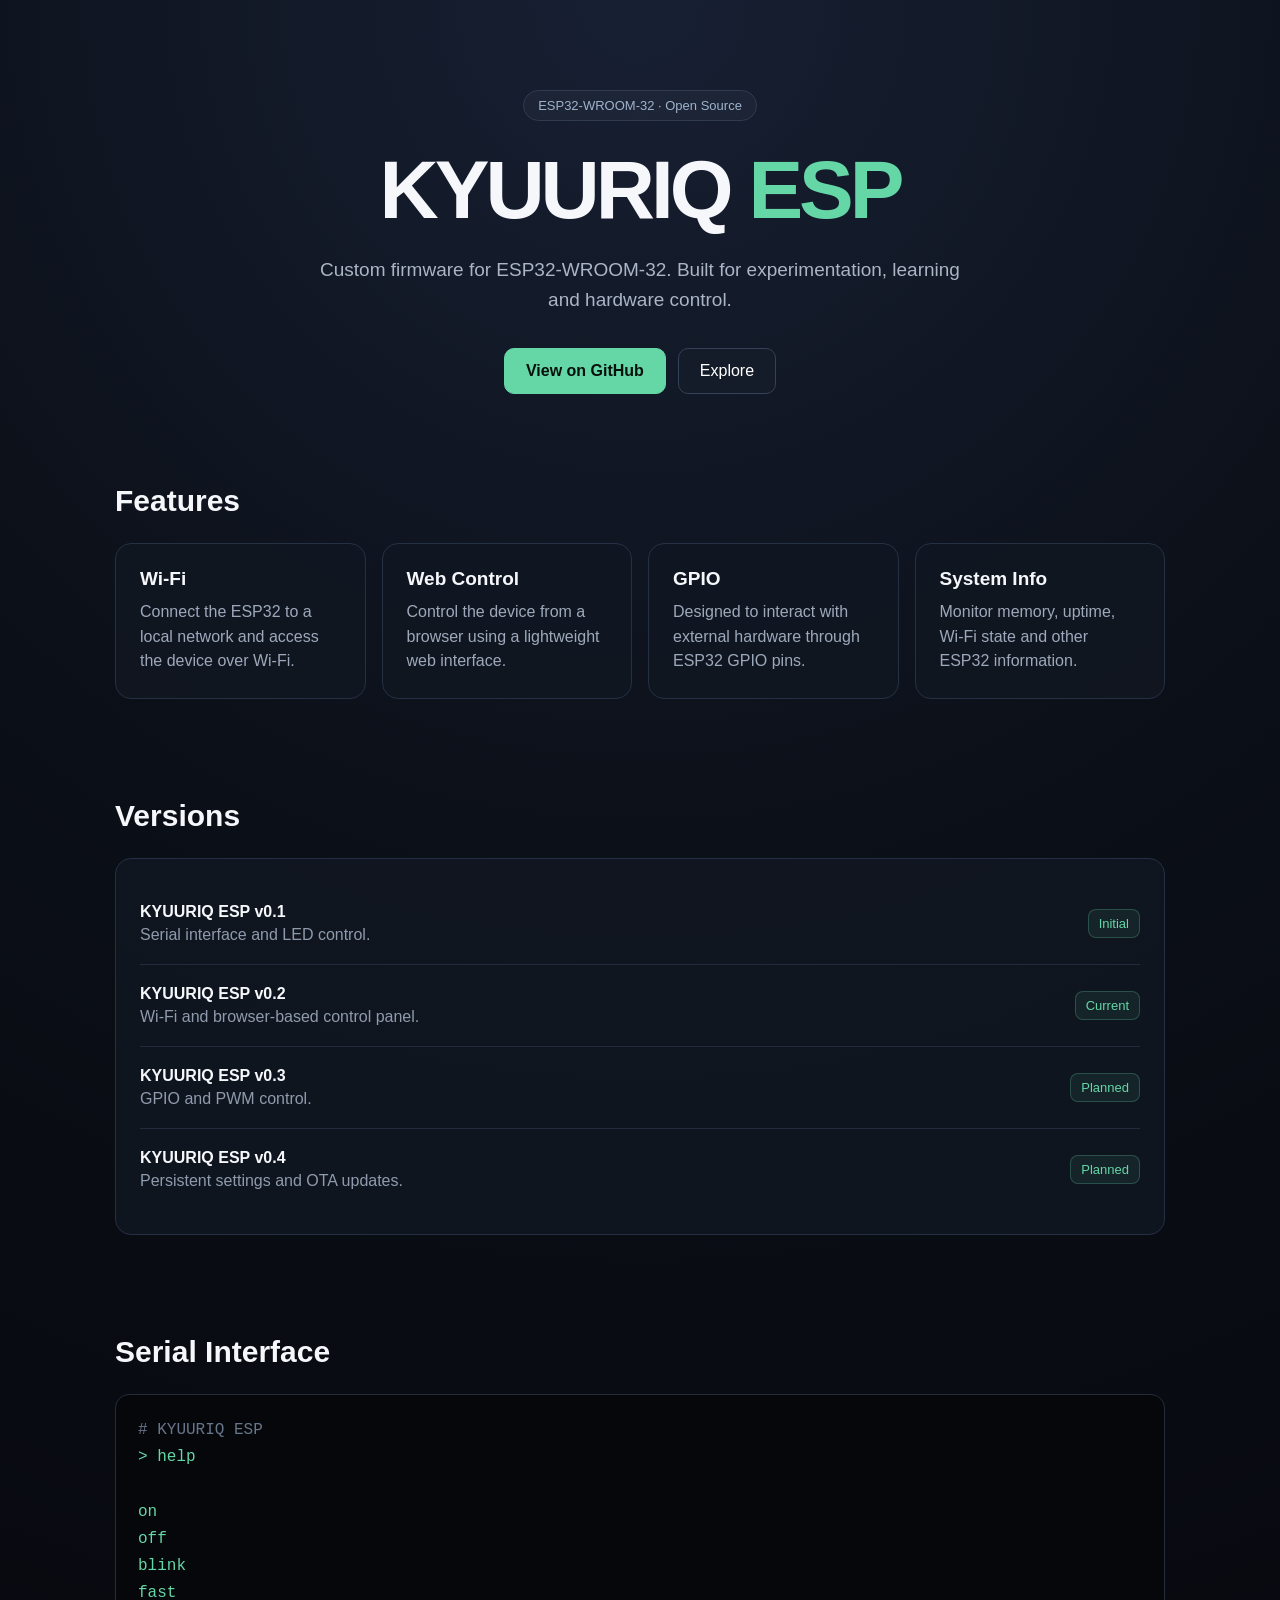
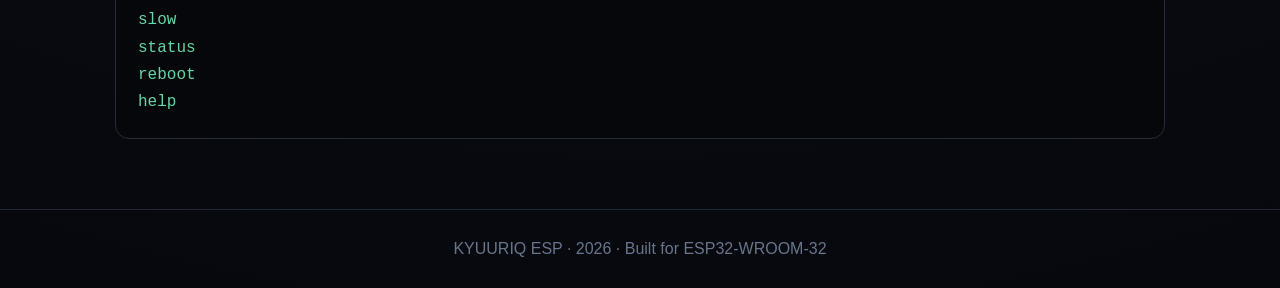
==== index.html @ ae447e7e "Add files via upload" ====
<!DOCTYPE html>
<html lang="en">
<head>
    <meta charset="UTF-8">
    <meta name="viewport" content="width=device-width, initial-scale=1.0">

    <title>KYUURIQ ESP</title>

    <meta name="description"
          content="KYUURIQ ESP — custom firmware for ESP32-WROOM-32.">

    <style>
        * {
            box-sizing: border-box;
            margin: 0;
            padding: 0;
        }

        body {
            font-family: Inter, -apple-system, BlinkMacSystemFont,
                         "Segoe UI", sans-serif;
            background:
                radial-gradient(circle at top,
                #172033 0%,
                #0b0f17 45%,
                #06080d 100%);
            color: #f5f7fa;
            min-height: 100vh;
        }

        .container {
            width: min(1050px, 92%);
            margin: auto;
        }

        header {
            padding: 90px 0 60px;
            text-align: center;
        }

        .badge {
            display: inline-block;
            padding: 7px 14px;
            border: 1px solid #303b4f;
            border-radius: 999px;
            color: #9fb2cc;
            font-size: 13px;
            margin-bottom: 22px;
            background: rgba(255,255,255,0.03);
        }

        h1 {
            font-size: clamp(44px, 8vw, 82px);
            letter-spacing: -4px;
            margin-bottom: 18px;
        }

        .accent {
            color: #65d6a6;
        }

        .subtitle {
            max-width: 650px;
            margin: auto;
            color: #aab5c5;
            font-size: 19px;
            line-height: 1.6;
        }

        .buttons {
            display: flex;
            justify-content: center;
            gap: 12px;
            margin-top: 32px;
            flex-wrap: wrap;
        }

        .button {
            text-decoration: none;
            color: white;
            padding: 13px 21px;
            border-radius: 10px;
            border: 1px solid #354158;
            background: #151c29;
            transition: 0.2s;
        }

        .button:hover {
            transform: translateY(-2px);
            border-color: #65d6a6;
        }

        .primary {
            background: #65d6a6;
            color: #07110c;
            border-color: #65d6a6;
            font-weight: 700;
        }

        section {
            padding: 30px 0 70px;
        }

        .section-title {
            font-size: 30px;
            margin-bottom: 25px;
        }

        .grid {
            display: grid;
            grid-template-columns:
                repeat(auto-fit, minmax(220px, 1fr));
            gap: 16px;
        }

        .card {
            background: rgba(17, 23, 34, 0.85);
            border: 1px solid #263044;
            border-radius: 16px;
            padding: 24px;
        }

        .card h3 {
            margin-bottom: 10px;
            font-size: 19px;
        }

        .card p {
            color: #9da9bb;
            line-height: 1.55;
        }

        .version {
            display: flex;
            align-items: center;
            justify-content: space-between;
            gap: 20px;
            padding: 20px 0;
            border-bottom: 1px solid #222b3b;
        }

        .version:last-child {
            border-bottom: none;
        }

        .version-name {
            font-weight: 700;
        }

        .version-description {
            color: #8f9bad;
            margin-top: 5px;
        }

        .tag {
            color: #65d6a6;
            background: rgba(101,214,166,0.08);
            border: 1px solid rgba(101,214,166,0.25);
            padding: 6px 10px;
            border-radius: 8px;
            white-space: nowrap;
            font-size: 13px;
        }

        .terminal {
            background: #05070b;
            border: 1px solid #252d3b;
            border-radius: 14px;
            padding: 22px;
            color: #65d6a6;
            font-family: "Courier New", monospace;
            line-height: 1.7;
            overflow-x: auto;
        }

        .comment {
            color: #68758a;
        }

        footer {
            border-top: 1px solid #202838;
            padding: 30px 0;
            color: #68758a;
            text-align: center;
        }

        @media (max-width: 600px) {
            header {
                padding-top: 60px;
            }

            h1 {
                letter-spacing: -2px;
            }

            .version {
                align-items: flex-start;
                flex-direction: column;
            }
        }
    </style>
</head>

<body>

<header>
    <div class="container">

        <div class="badge">
            ESP32-WROOM-32 · Open Source
        </div>

        <h1>
            KYUURIQ <span class="accent">ESP</span>
        </h1>

        <p class="subtitle">
            Custom firmware for ESP32-WROOM-32.
            Built for experimentation, learning and hardware control.
        </p>

        <div class="buttons">

            <a
                class="button primary"
                href="https://github.com/kyuuriq197/KYUURIQ-ESP">
                View on GitHub
            </a>

            <a
                class="button"
                href="#features">
                Explore
            </a>

        </div>

    </div>
</header>

<section id="features">
    <div class="container">

        <h2 class="section-title">
            Features
        </h2>

        <div class="grid">

            <div class="card">
                <h3>Wi-Fi</h3>
                <p>
                    Connect the ESP32 to a local network
                    and access the device over Wi-Fi.
                </p>
            </div>

            <div class="card">
                <h3>Web Control</h3>
                <p>
                    Control the device from a browser
                    using a lightweight web interface.
                </p>
            </div>

            <div class="card">
                <h3>GPIO</h3>
                <p>
                    Designed to interact with external
                    hardware through ESP32 GPIO pins.
                </p>
            </div>

            <div class="card">
                <h3>System Info</h3>
                <p>
                    Monitor memory, uptime, Wi-Fi state
                    and other ESP32 information.
                </p>
            </div>

        </div>

    </div>
</section>

<section>
    <div class="container">

        <h2 class="section-title">
            Versions
        </h2>

        <div class="card">

            <div class="version">
                <div>
                    <div class="version-name">
                        KYUURIQ ESP v0.1
                    </div>

                    <div class="version-description">
                        Serial interface and LED control.
                    </div>
                </div>

                <span class="tag">
                    Initial
                </span>
            </div>

            <div class="version">
                <div>
                    <div class="version-name">
                        KYUURIQ ESP v0.2
                    </div>

                    <div class="version-description">
                        Wi-Fi and browser-based control panel.
                    </div>
                </div>

                <span class="tag">
                    Current
                </span>
            </div>

            <div class="version">
                <div>
                    <div class="version-name">
                        KYUURIQ ESP v0.3
                    </div>

                    <div class="version-description">
                        GPIO and PWM control.
                    </div>
                </div>

                <span class="tag">
                    Planned
                </span>
            </div>

            <div class="version">
                <div>
                    <div class="version-name">
                        KYUURIQ ESP v0.4
                    </div>

                    <div class="version-description">
                        Persistent settings and OTA updates.
                    </div>
                </div>

                <span class="tag">
                    Planned
                </span>
            </div>

        </div>

    </div>
</section>

<section>
    <div class="container">

        <h2 class="section-title">
            Serial Interface
        </h2>

        <div class="terminal">

            <span class="comment">
                # KYUURIQ ESP
            </span>
            <br>

            &gt; help
            <br><br>

            on
            <br>
            off
            <br>
            blink
            <br>
            fast
            <br>
            slow
            <br>
            status
            <br>
            reboot
            <br>
            help

        </div>

    </div>
</section>

<footer>

    <div class="container">
        KYUURIQ ESP · 2026 · Built for ESP32-WROOM-32
    </div>

</footer>

</body>
</html>
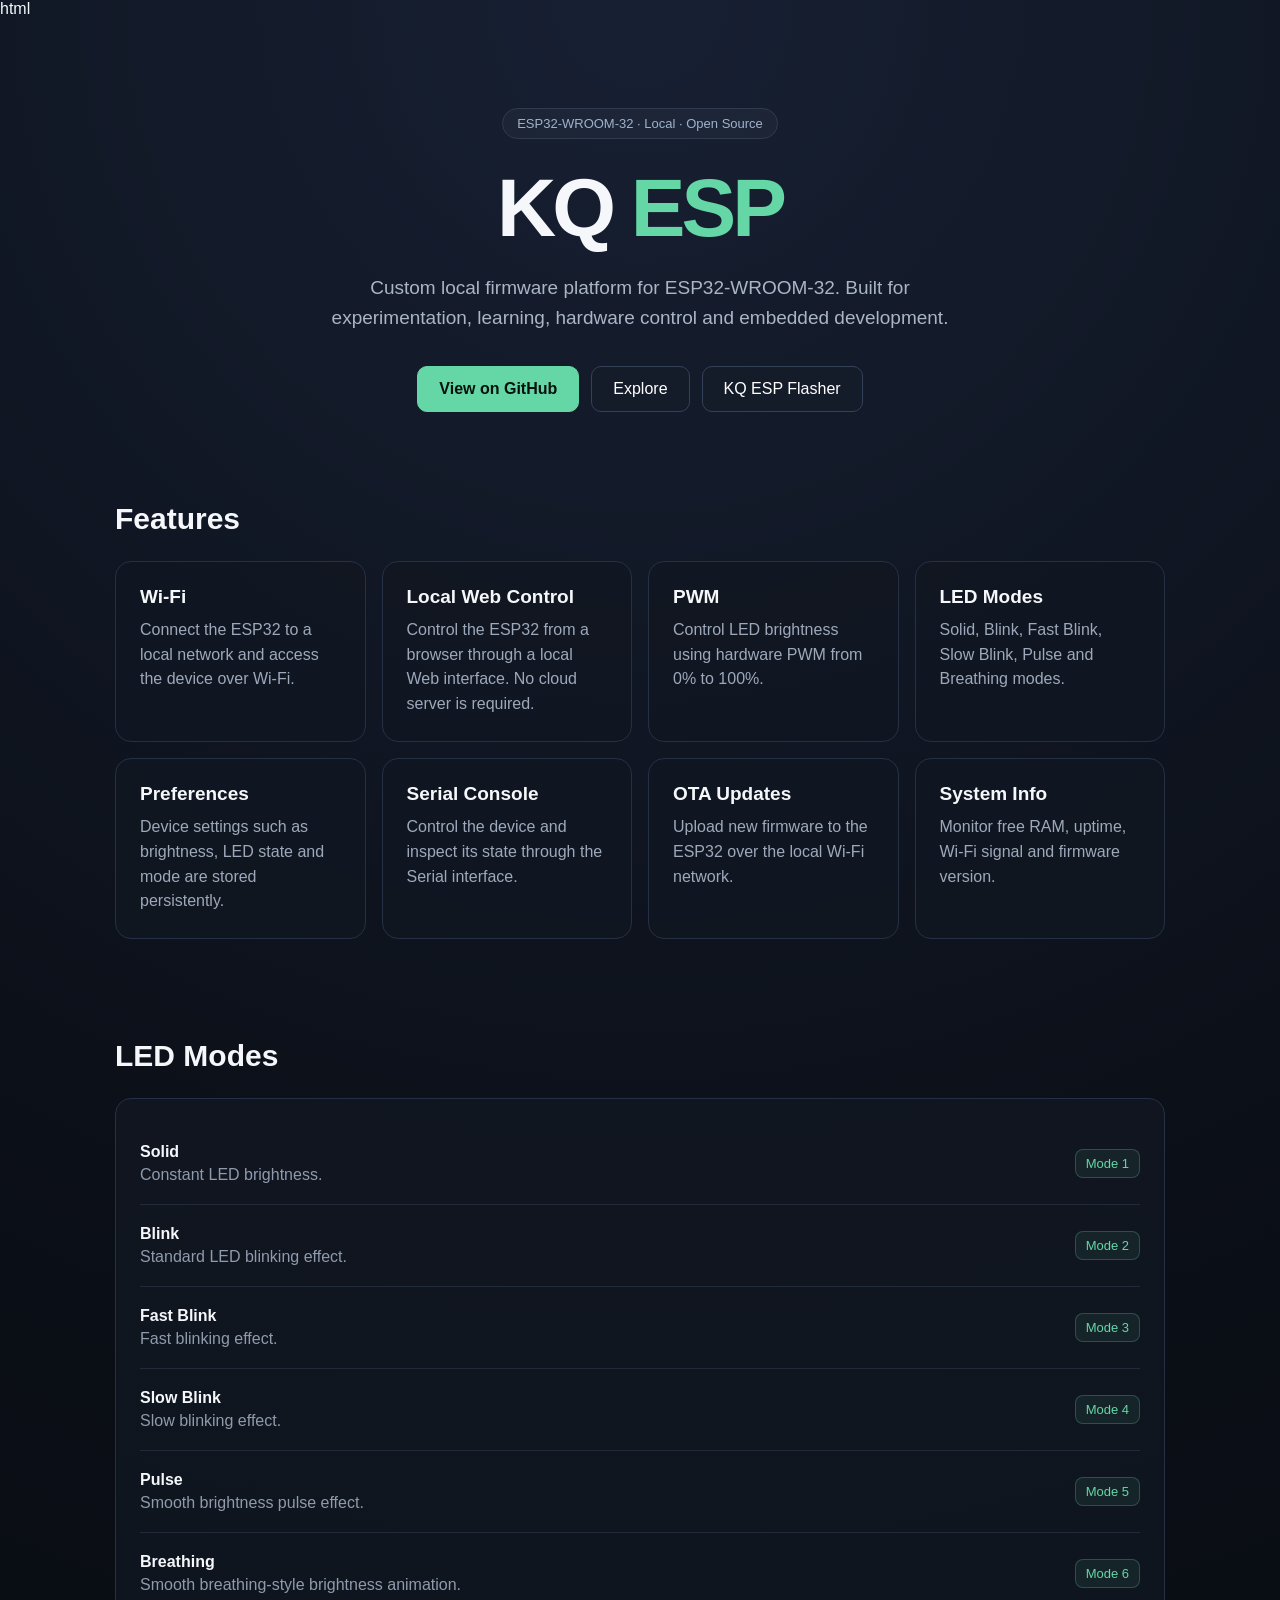
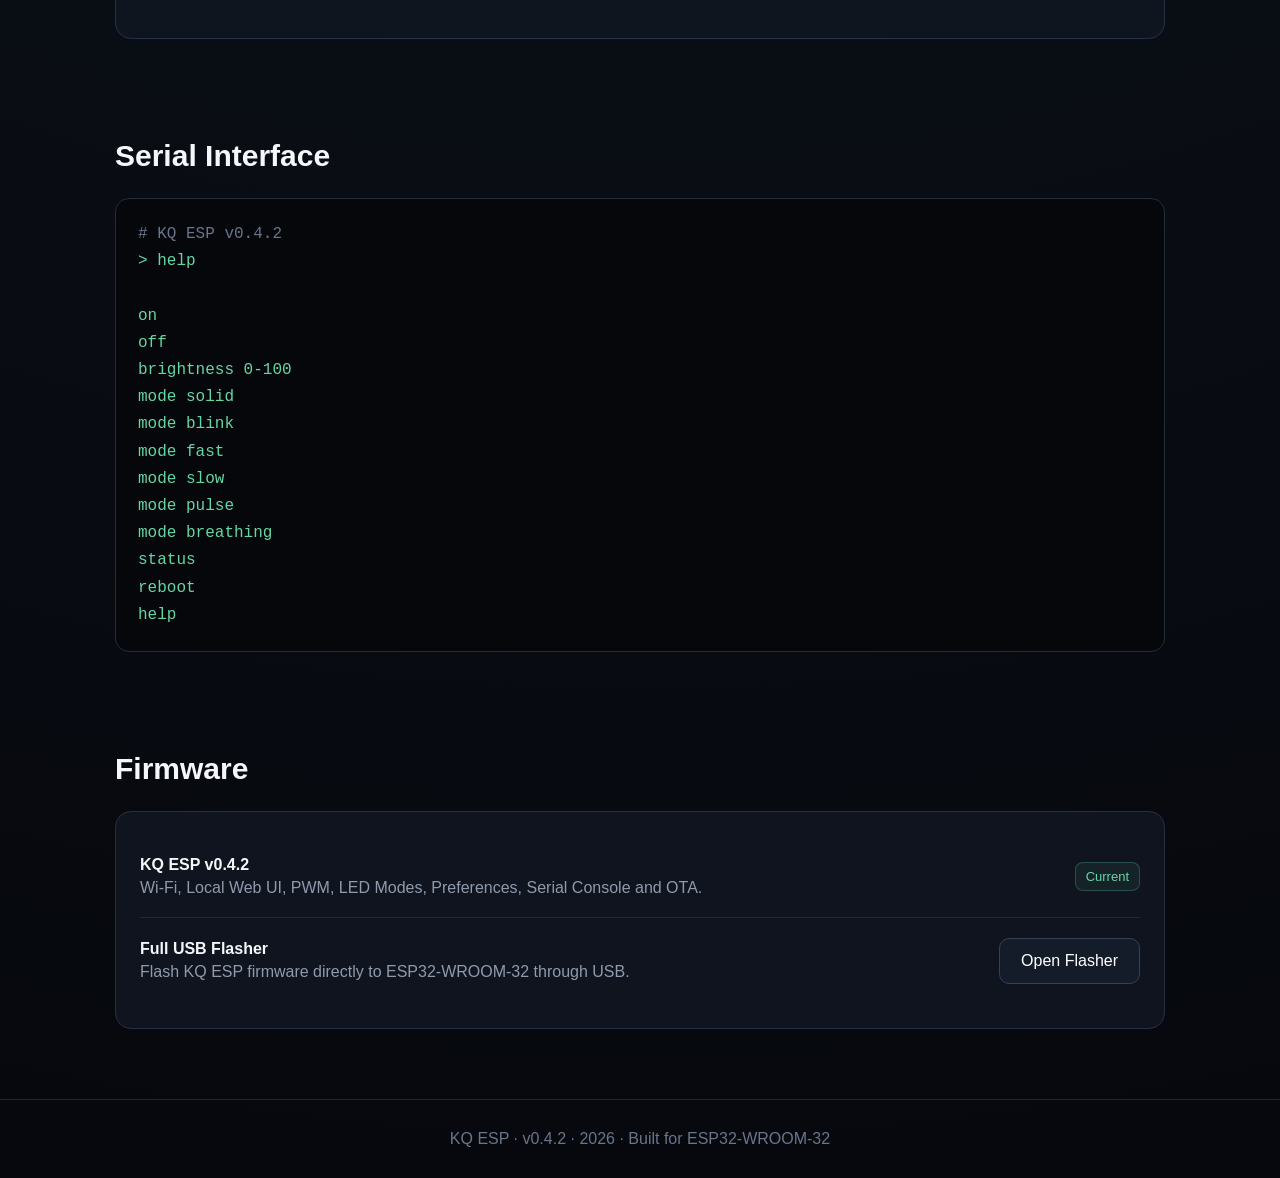
==== commit f023cc7a: "Revise index.html for KQ ESP branding and features Updated the index.html file to reflect new brandi" ====
--- a/index.html
+++ b/index.html
@@ -1,13 +1,14 @@
+html
 <!DOCTYPE html>
 <html lang="en">
 <head>
     <meta charset="UTF-8">
     <meta name="viewport" content="width=device-width, initial-scale=1.0">
 
-    <title>KYUURIQ ESP</title>
+    <title>KQ ESP</title>
 
     <meta name="description"
-          content="KYUURIQ ESP — custom firmware for ESP32-WROOM-32.">
+          content="KQ ESP — custom firmware and local control platform for ESP32-WROOM-32.">
 
     <style>
         * {
@@ -207,23 +208,23 @@
     <div class="container">
 
         <div class="badge">
-            ESP32-WROOM-32 · Open Source
+            ESP32-WROOM-32 · Local · Open Source
         </div>
 
         <h1>
-            KYUURIQ <span class="accent">ESP</span>
+            KQ <span class="accent">ESP</span>
         </h1>
 
         <p class="subtitle">
-            Custom firmware for ESP32-WROOM-32.
-            Built for experimentation, learning and hardware control.
+            Custom local firmware platform for ESP32-WROOM-32.
+            Built for experimentation, learning, hardware control and embedded development.
         </p>
 
         <div class="buttons">
 
             <a
                 class="button primary"
-                href="https://github.com/kyuuriq197/KYUURIQ-ESP">
+                href="https://github.com/kyuuriq197/kyuuriq-esp32">
                 View on GitHub
             </a>
 
@@ -233,10 +234,17 @@
                 Explore
             </a>
 
+            <a
+                class="button"
+                href="flasher/">
+                KQ ESP Flasher
+            </a>
+
         </div>
 
     </div>
 </header>
+
 
 <section id="features">
     <div class="container">
@@ -256,26 +264,59 @@
             </div>
 
             <div class="card">
-                <h3>Web Control</h3>
-                <p>
-                    Control the device from a browser
-                    using a lightweight web interface.
-                </p>
-            </div>
-
-            <div class="card">
-                <h3>GPIO</h3>
-                <p>
-                    Designed to interact with external
-                    hardware through ESP32 GPIO pins.
+                <h3>Local Web Control</h3>
+                <p>
+                    Control the ESP32 from a browser
+                    through a local Web interface.
+                    No cloud server is required.
+                </p>
+            </div>
+
+            <div class="card">
+                <h3>PWM</h3>
+                <p>
+                    Control LED brightness using
+                    hardware PWM from 0% to 100%.
+                </p>
+            </div>
+
+            <div class="card">
+                <h3>LED Modes</h3>
+                <p>
+                    Solid, Blink, Fast Blink,
+                    Slow Blink, Pulse and Breathing modes.
+                </p>
+            </div>
+
+            <div class="card">
+                <h3>Preferences</h3>
+                <p>
+                    Device settings such as brightness,
+                    LED state and mode are stored persistently.
+                </p>
+            </div>
+
+            <div class="card">
+                <h3>Serial Console</h3>
+                <p>
+                    Control the device and inspect its state
+                    through the Serial interface.
+                </p>
+            </div>
+
+            <div class="card">
+                <h3>OTA Updates</h3>
+                <p>
+                    Upload new firmware to the ESP32
+                    over the local Wi-Fi network.
                 </p>
             </div>
 
             <div class="card">
                 <h3>System Info</h3>
                 <p>
-                    Monitor memory, uptime, Wi-Fi state
-                    and other ESP32 information.
+                    Monitor free RAM, uptime,
+                    Wi-Fi signal and firmware version.
                 </p>
             </div>
 
@@ -284,11 +325,12 @@
     </div>
 </section>
 
+
 <section>
     <div class="container">
 
         <h2 class="section-title">
-            Versions
+            LED Modes
         </h2>
 
         <div class="card">
@@ -296,64 +338,96 @@
             <div class="version">
                 <div>
                     <div class="version-name">
-                        KYUURIQ ESP v0.1
-                    </div>
-
-                    <div class="version-description">
-                        Serial interface and LED control.
-                    </div>
-                </div>
-
-                <span class="tag">
-                    Initial
-                </span>
-            </div>
-
-            <div class="version">
-                <div>
-                    <div class="version-name">
-                        KYUURIQ ESP v0.2
-                    </div>
-
-                    <div class="version-description">
-                        Wi-Fi and browser-based control panel.
-                    </div>
-                </div>
-
-                <span class="tag">
-                    Current
-                </span>
-            </div>
-
-            <div class="version">
-                <div>
-                    <div class="version-name">
-                        KYUURIQ ESP v0.3
-                    </div>
-
-                    <div class="version-description">
-                        GPIO and PWM control.
-                    </div>
-                </div>
-
-                <span class="tag">
-                    Planned
-                </span>
-            </div>
-
-            <div class="version">
-                <div>
-                    <div class="version-name">
-                        KYUURIQ ESP v0.4
-                    </div>
-
-                    <div class="version-description">
-                        Persistent settings and OTA updates.
-                    </div>
-                </div>
-
-                <span class="tag">
-                    Planned
+                        Solid
+                    </div>
+
+                    <div class="version-description">
+                        Constant LED brightness.
+                    </div>
+                </div>
+
+                <span class="tag">
+                    Mode 1
+                </span>
+            </div>
+
+            <div class="version">
+                <div>
+                    <div class="version-name">
+                        Blink
+                    </div>
+
+                    <div class="version-description">
+                        Standard LED blinking effect.
+                    </div>
+                </div>
+
+                <span class="tag">
+                    Mode 2
+                </span>
+            </div>
+
+            <div class="version">
+                <div>
+                    <div class="version-name">
+                        Fast Blink
+                    </div>
+
+                    <div class="version-description">
+                        Fast blinking effect.
+                    </div>
+                </div>
+
+                <span class="tag">
+                    Mode 3
+                </span>
+            </div>
+
+            <div class="version">
+                <div>
+                    <div class="version-name">
+                        Slow Blink
+                    </div>
+
+                    <div class="version-description">
+                        Slow blinking effect.
+                    </div>
+                </div>
+
+                <span class="tag">
+                    Mode 4
+                </span>
+            </div>
+
+            <div class="version">
+                <div>
+                    <div class="version-name">
+                        Pulse
+                    </div>
+
+                    <div class="version-description">
+                        Smooth brightness pulse effect.
+                    </div>
+                </div>
+
+                <span class="tag">
+                    Mode 5
+                </span>
+            </div>
+
+            <div class="version">
+                <div>
+                    <div class="version-name">
+                        Breathing
+                    </div>
+
+                    <div class="version-description">
+                        Smooth breathing-style brightness animation.
+                    </div>
+                </div>
+
+                <span class="tag">
+                    Mode 6
                 </span>
             </div>
 
@@ -361,6 +435,7 @@
 
     </div>
 </section>
+
 
 <section>
     <div class="container">
@@ -372,7 +447,7 @@
         <div class="terminal">
 
             <span class="comment">
-                # KYUURIQ ESP
+                # KQ ESP v0.4.2
             </span>
             <br>
 
@@ -383,11 +458,19 @@
             <br>
             off
             <br>
-            blink
-            <br>
-            fast
-            <br>
-            slow
+            brightness 0-100
+            <br>
+            mode solid
+            <br>
+            mode blink
+            <br>
+            mode fast
+            <br>
+            mode slow
+            <br>
+            mode pulse
+            <br>
+            mode breathing
             <br>
             status
             <br>
@@ -400,13 +483,69 @@
     </div>
 </section>
 
+
+<section>
+    <div class="container">
+
+        <h2 class="section-title">
+            Firmware
+        </h2>
+
+        <div class="card">
+
+            <div class="version">
+
+                <div>
+                    <div class="version-name">
+                        KQ ESP v0.4.2
+                    </div>
+
+                    <div class="version-description">
+                        Wi-Fi, Local Web UI, PWM, LED Modes,
+                        Preferences, Serial Console and OTA.
+                    </div>
+                </div>
+
+                <span class="tag">
+                    Current
+                </span>
+
+            </div>
+
+            <div class="version">
+
+                <div>
+                    <div class="version-name">
+                        Full USB Flasher
+                    </div>
+
+                    <div class="version-description">
+                        Flash KQ ESP firmware directly to
+                        ESP32-WROOM-32 through USB.
+                    </div>
+                </div>
+
+                <a
+                    class="button"
+                    href="flasher/">
+                    Open Flasher
+                </a>
+
+            </div>
+
+        </div>
+
+    </div>
+</section>
+
+
 <footer>
 
     <div class="container">
-        KYUURIQ ESP · 2026 · Built for ESP32-WROOM-32
+        KQ ESP · v0.4.2 · 2026 · Built for ESP32-WROOM-32
     </div>
 
 </footer>
 
 </body>
-</html>+</html>
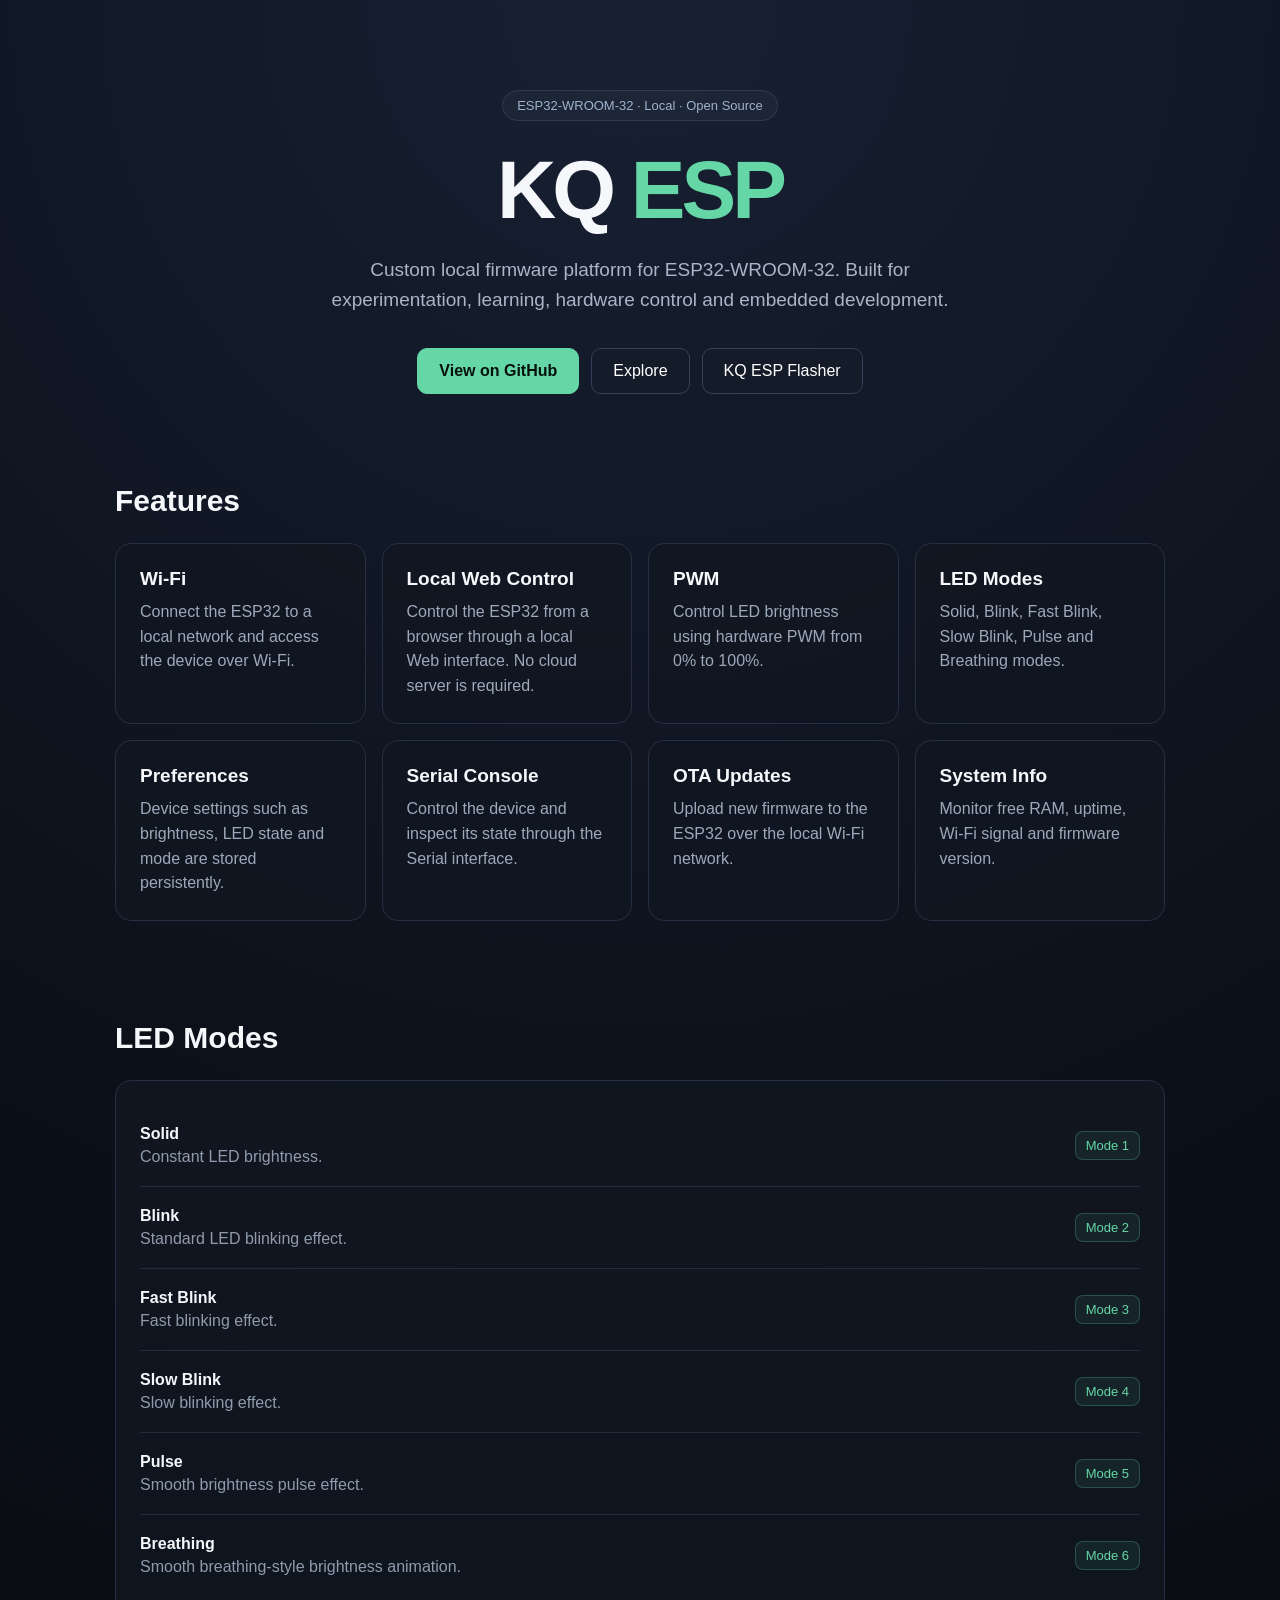
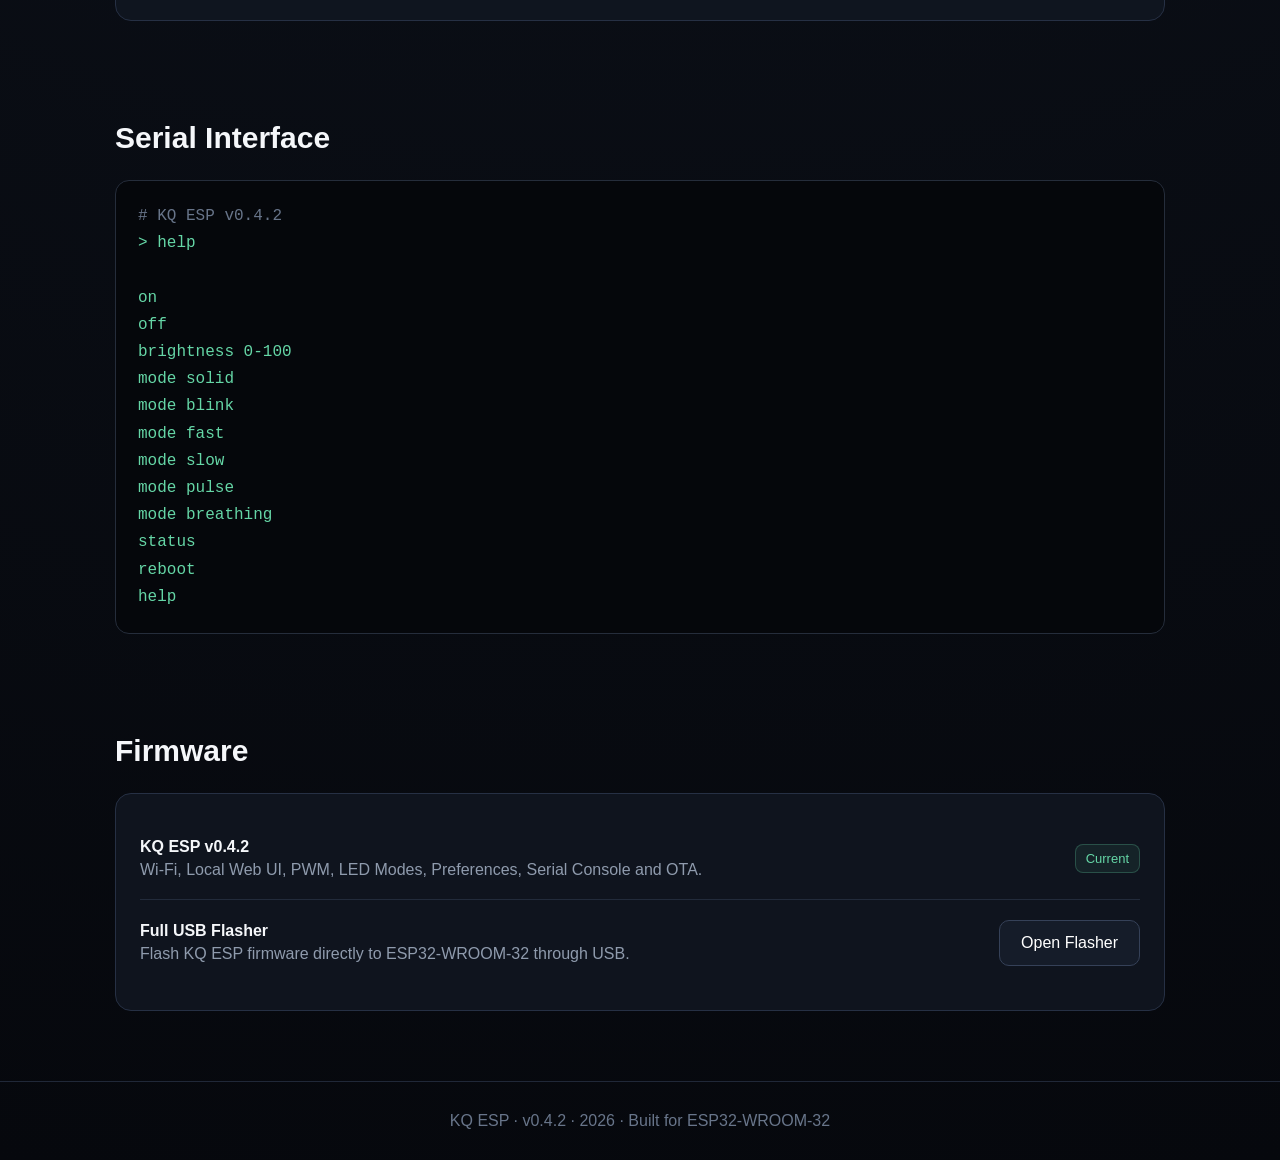
==== commit 5ee439b4: "Update index.html" ====
--- a/index.html
+++ b/index.html
@@ -1,4 +1,4 @@
-html
+
 <!DOCTYPE html>
 <html lang="en">
 <head>
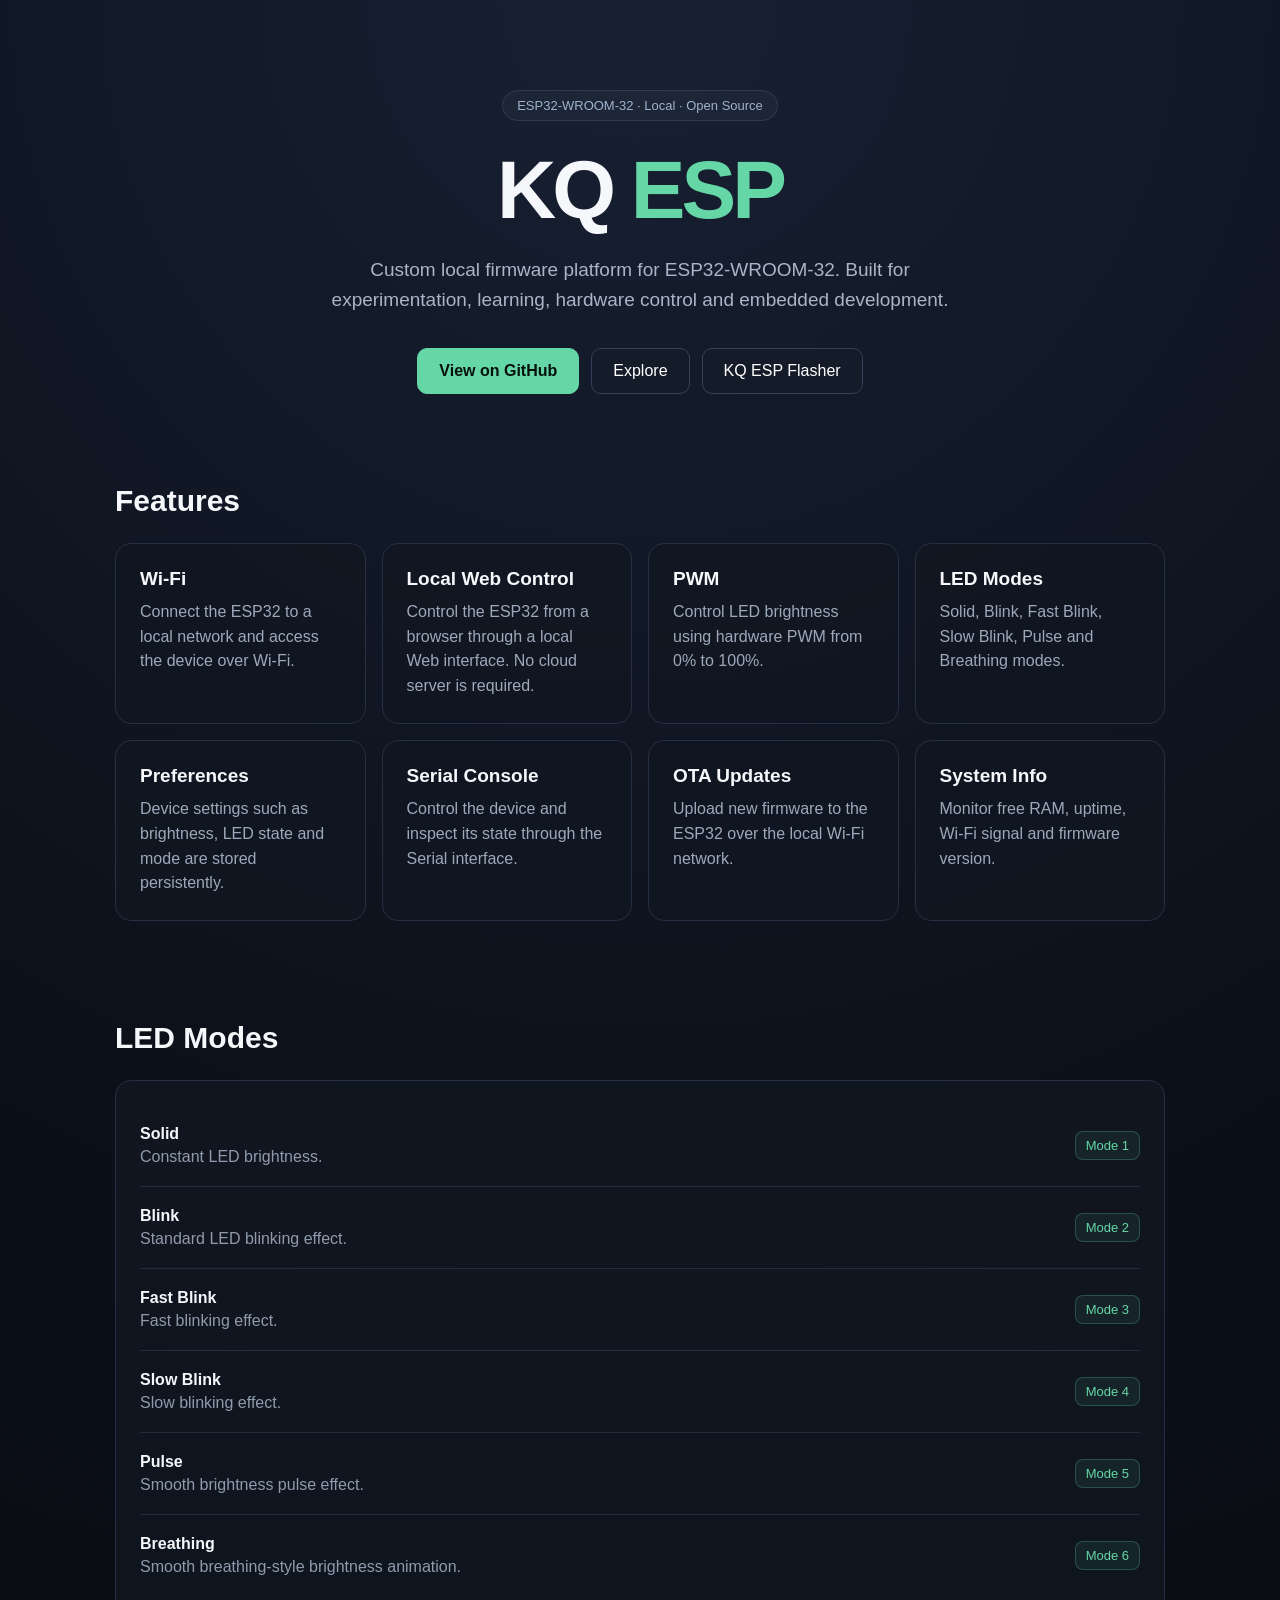
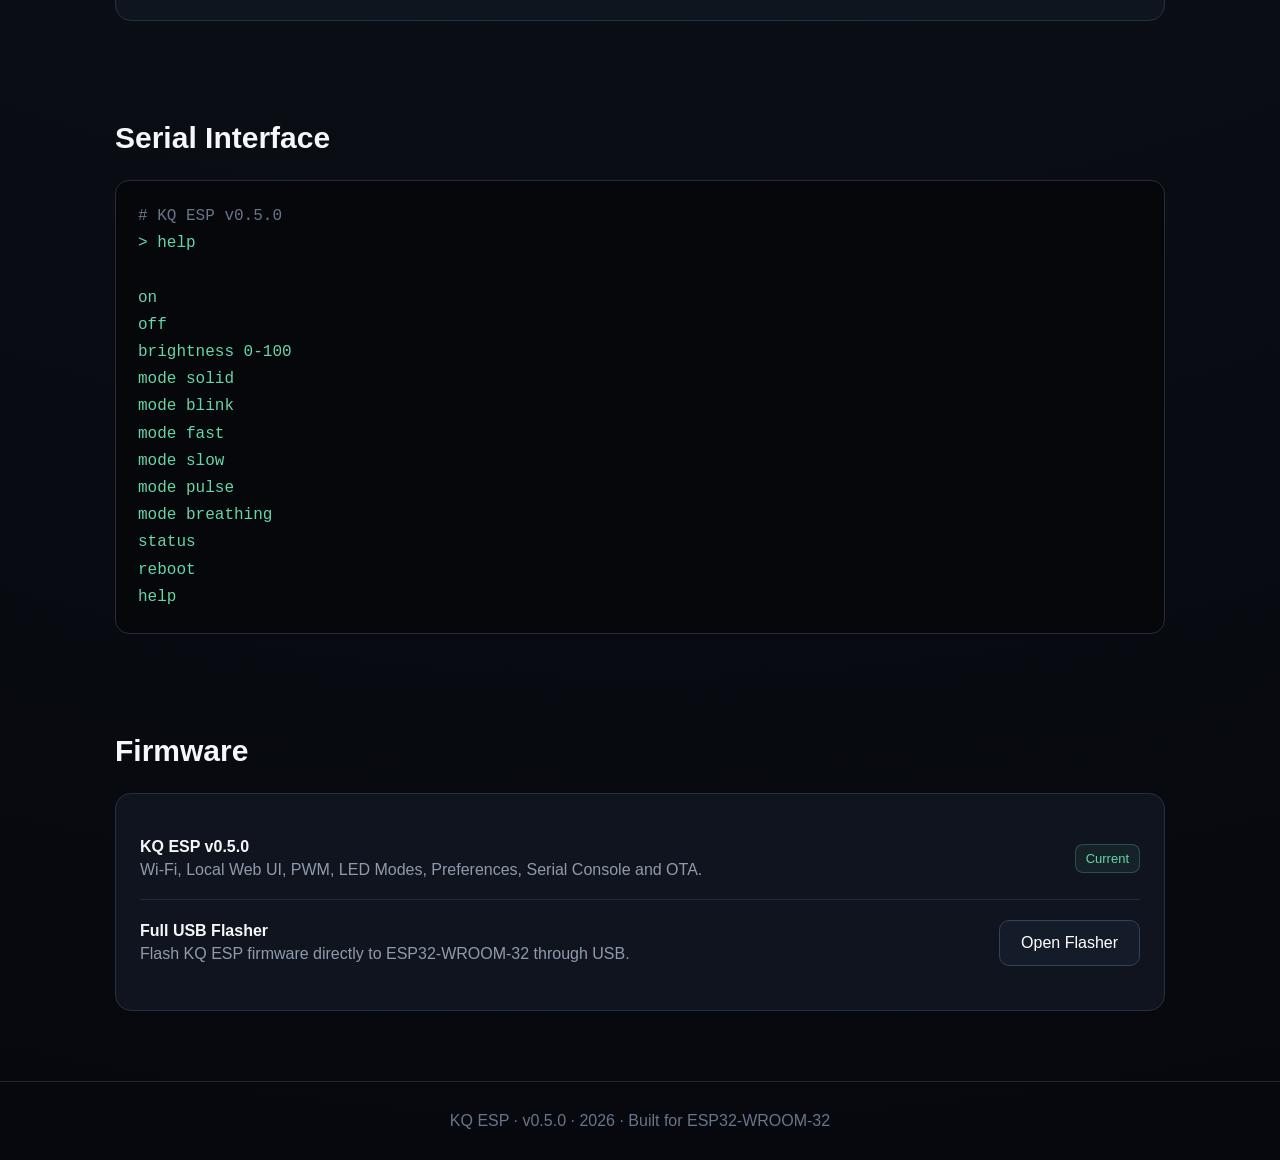
==== commit 26109697: "Add modular source skeleton (core + modules), wire menu, bump to v0.5.0" ====
--- a/index.html
+++ b/index.html
@@ -447,7 +447,7 @@
         <div class="terminal">
 
             <span class="comment">
-                # KQ ESP v0.4.2
+                # KQ ESP v0.5.0
             </span>
             <br>
 
@@ -497,7 +497,7 @@
 
                 <div>
                     <div class="version-name">
-                        KQ ESP v0.4.2
+                        KQ ESP v0.5.0
                     </div>
 
                     <div class="version-description">
@@ -542,7 +542,7 @@
 <footer>
 
     <div class="container">
-        KQ ESP · v0.4.2 · 2026 · Built for ESP32-WROOM-32
+        KQ ESP · v0.5.0 · 2026 · Built for ESP32-WROOM-32
     </div>
 
 </footer>
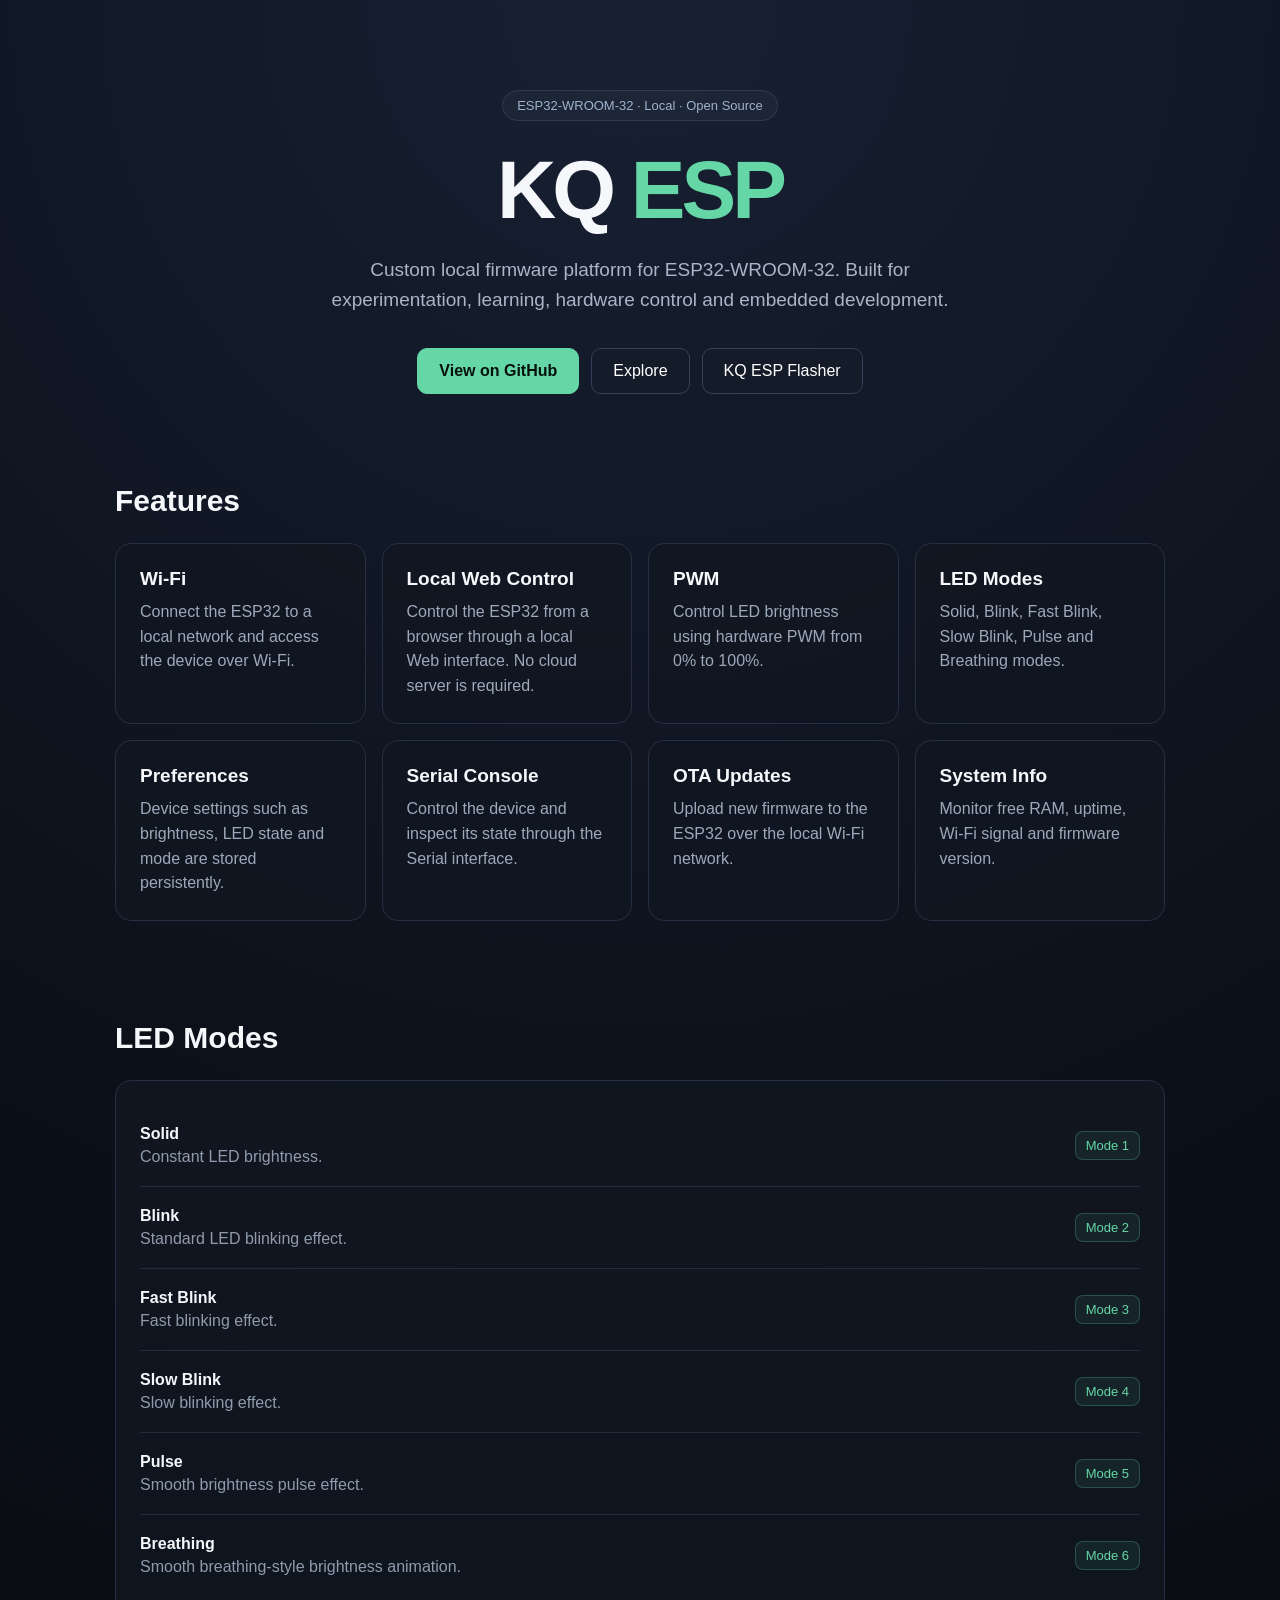
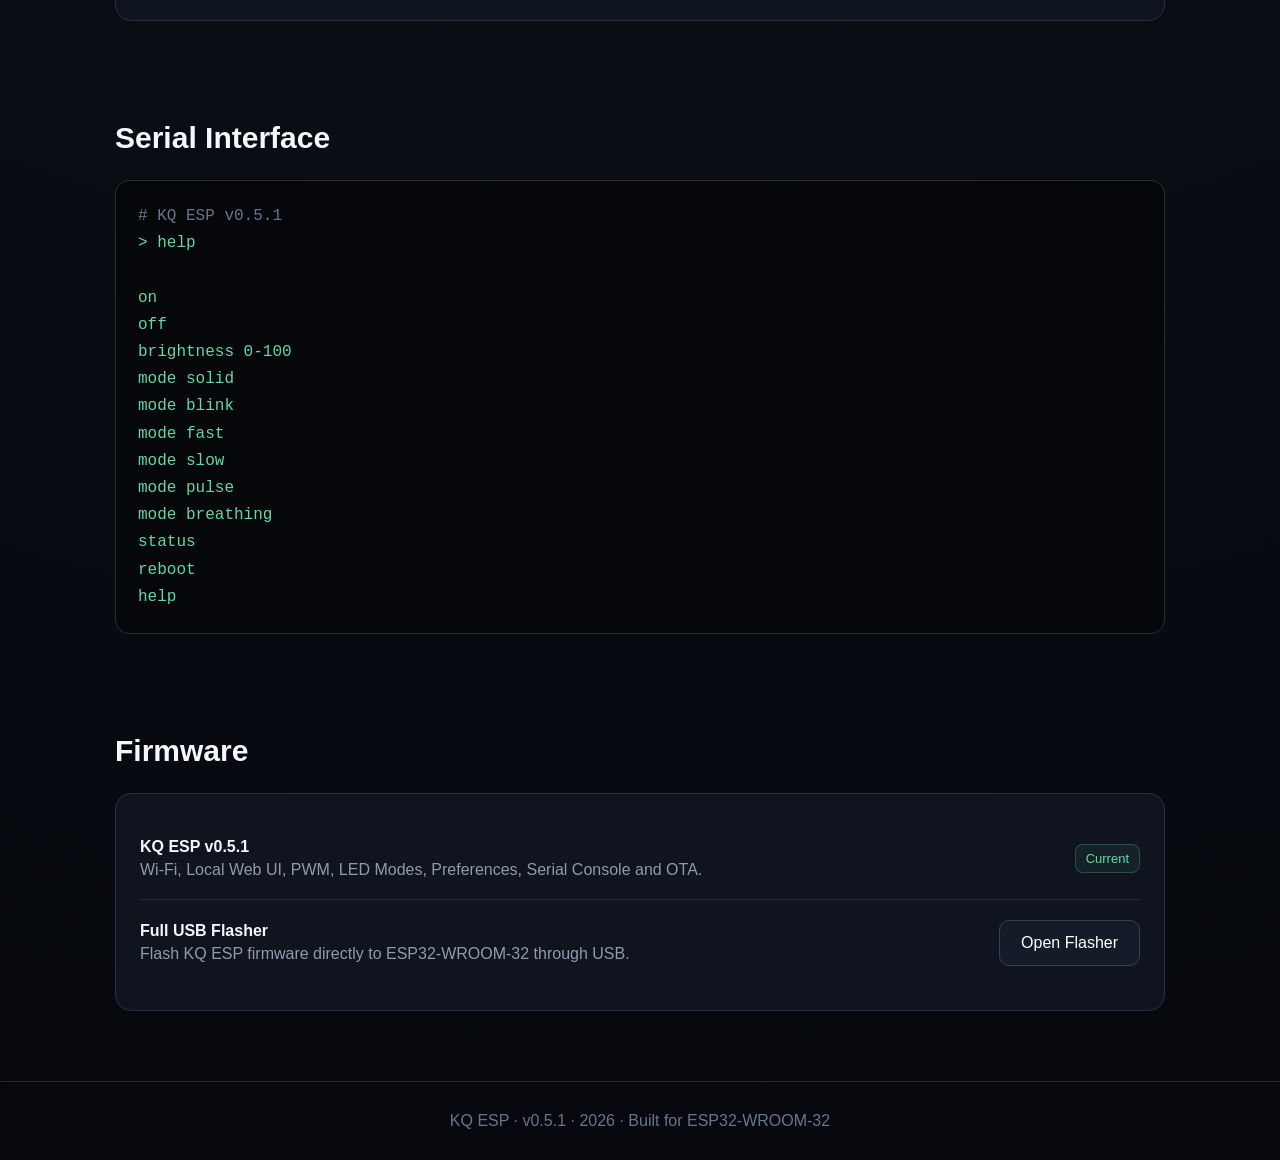
==== commit ddf9c234: "v0.5.1: add web module menu, Wi-Fi setup portal, user install guide" ====
--- a/index.html
+++ b/index.html
@@ -447,7 +447,7 @@
         <div class="terminal">
 
             <span class="comment">
-                # KQ ESP v0.5.0
+                # KQ ESP v0.5.1
             </span>
             <br>
 
@@ -497,7 +497,7 @@
 
                 <div>
                     <div class="version-name">
-                        KQ ESP v0.5.0
+                        KQ ESP v0.5.1
                     </div>
 
                     <div class="version-description">
@@ -542,7 +542,7 @@
 <footer>
 
     <div class="container">
-        KQ ESP · v0.5.0 · 2026 · Built for ESP32-WROOM-32
+        KQ ESP · v0.5.1 · 2026 · Built for ESP32-WROOM-32
     </div>
 
 </footer>
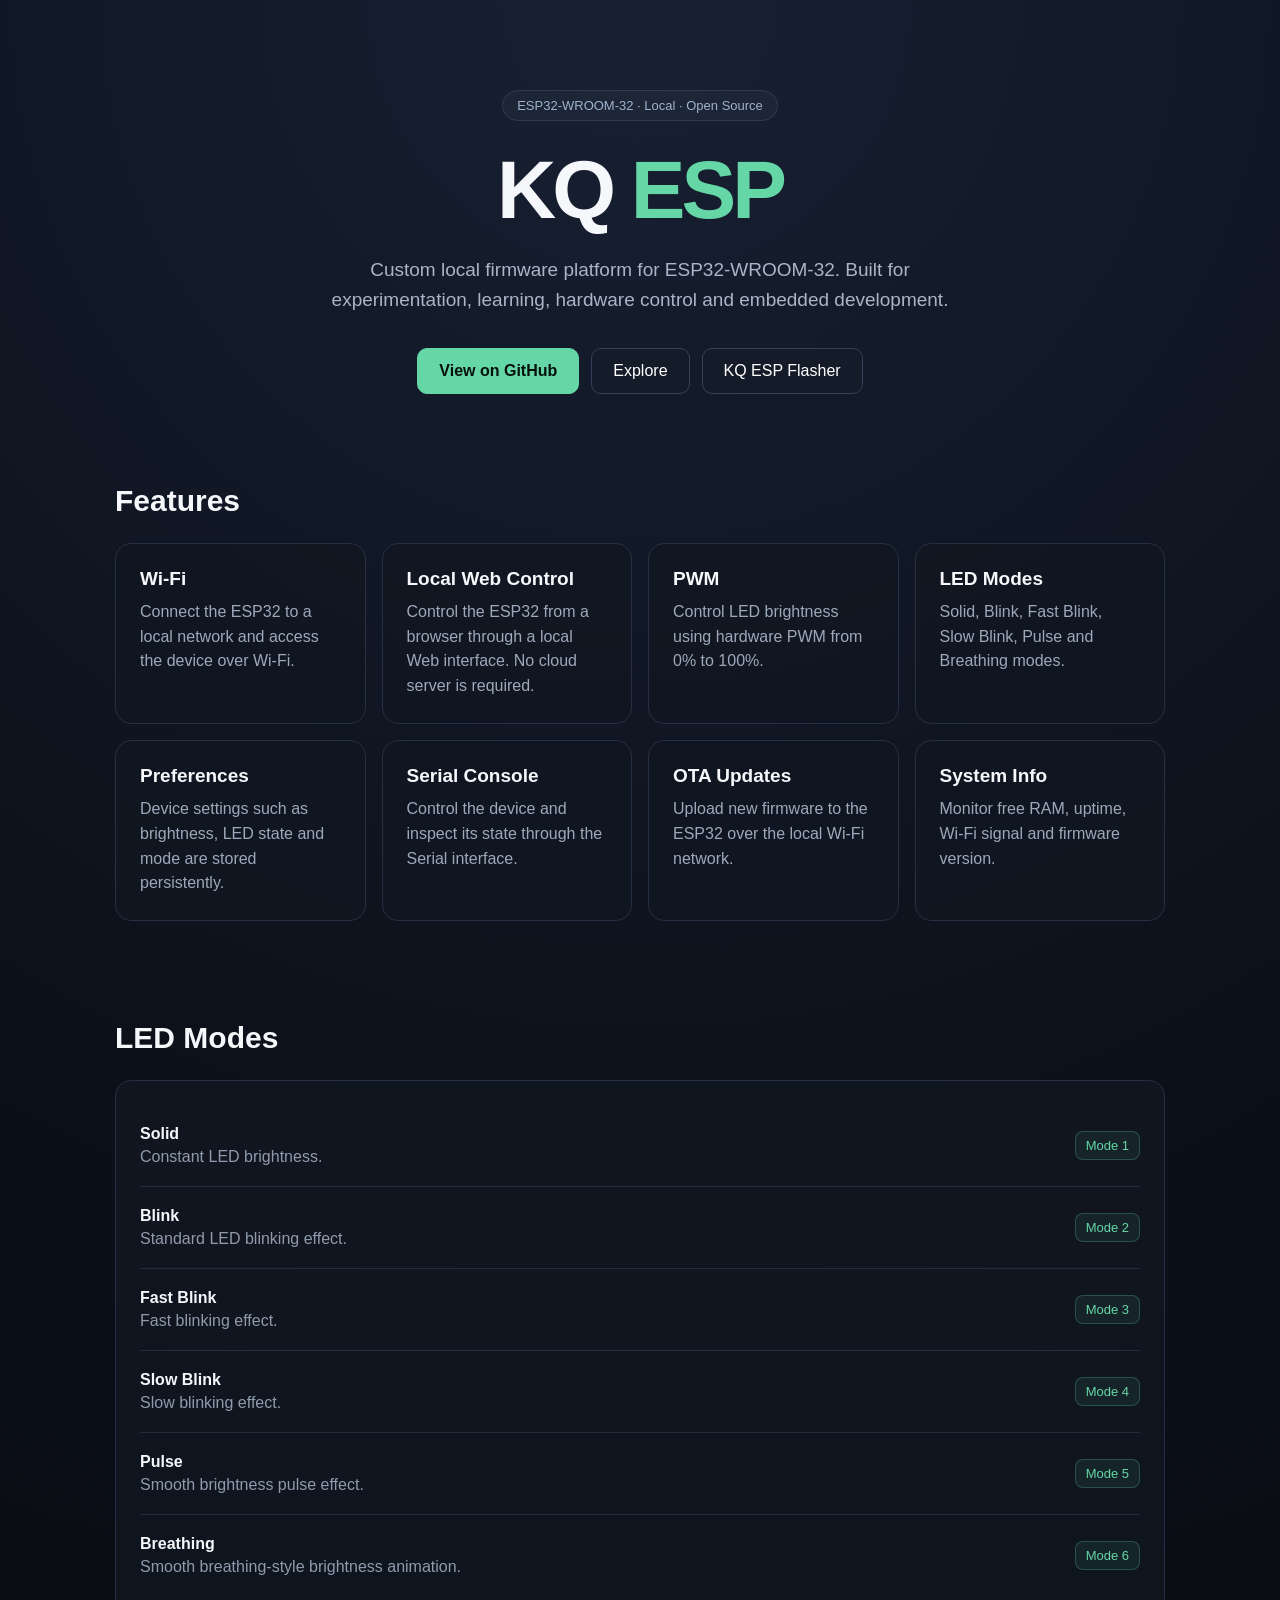
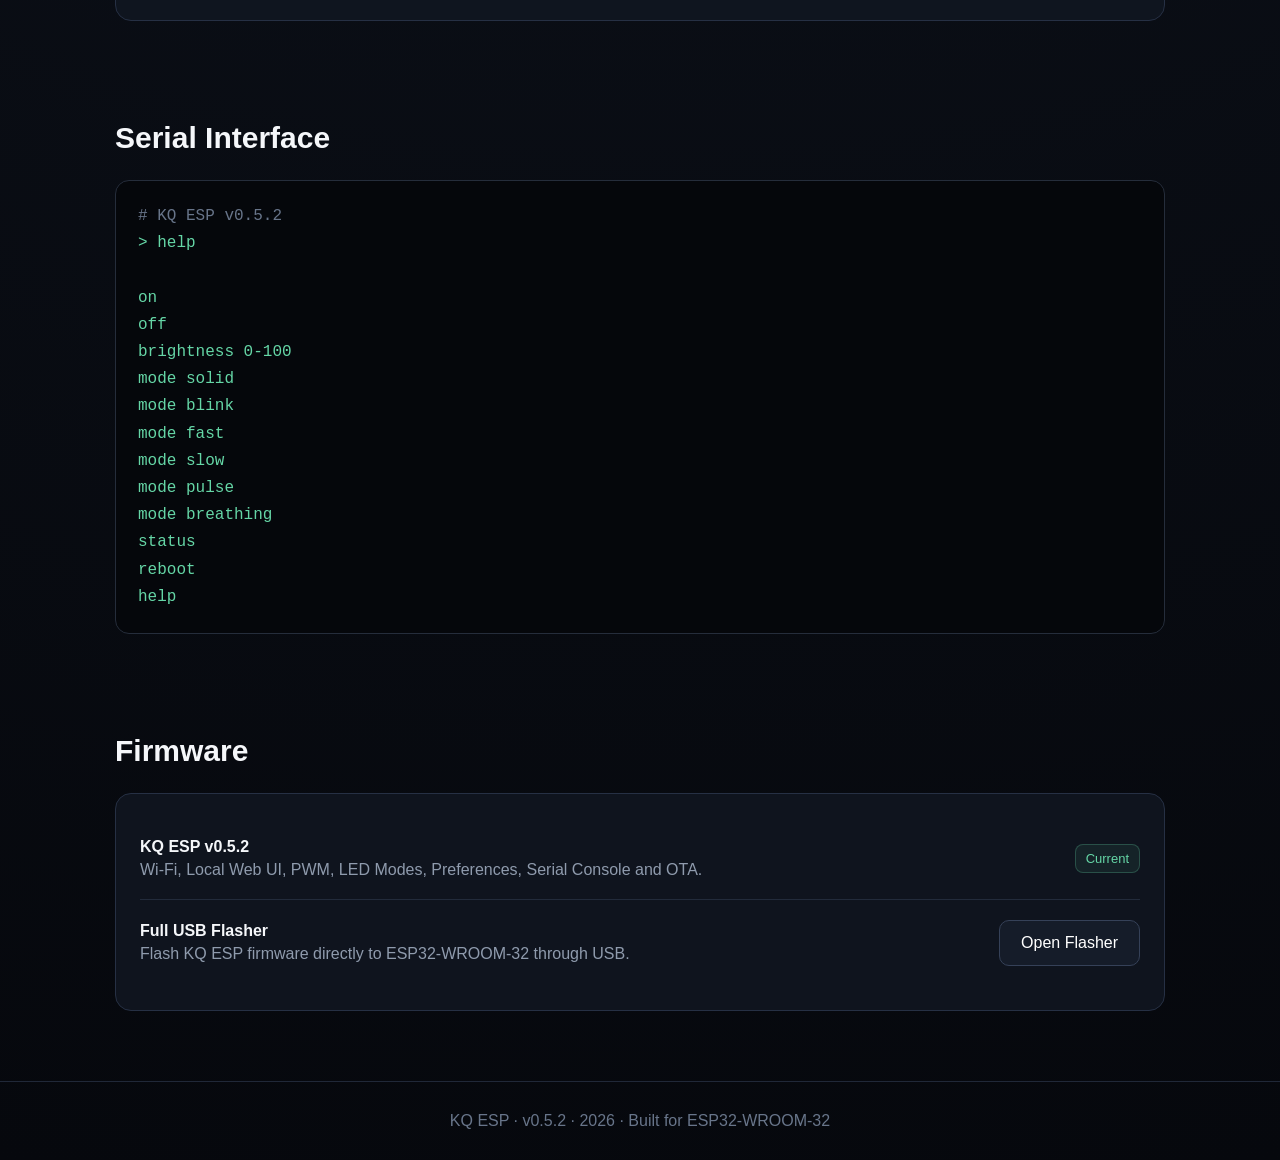
==== commit 999fc2de: "v0.5.2: Improv Wi-Fi setup via browser (USB), keep AP setup portal; update docs" ====
--- a/index.html
+++ b/index.html
@@ -447,7 +447,7 @@
         <div class="terminal">
 
             <span class="comment">
-                # KQ ESP v0.5.1
+                # KQ ESP v0.5.2
             </span>
             <br>
 
@@ -497,7 +497,7 @@
 
                 <div>
                     <div class="version-name">
-                        KQ ESP v0.5.1
+                        KQ ESP v0.5.2
                     </div>
 
                     <div class="version-description">
@@ -542,7 +542,7 @@
 <footer>
 
     <div class="container">
-        KQ ESP · v0.5.1 · 2026 · Built for ESP32-WROOM-32
+        KQ ESP · v0.5.2 · 2026 · Built for ESP32-WROOM-32
     </div>
 
 </footer>
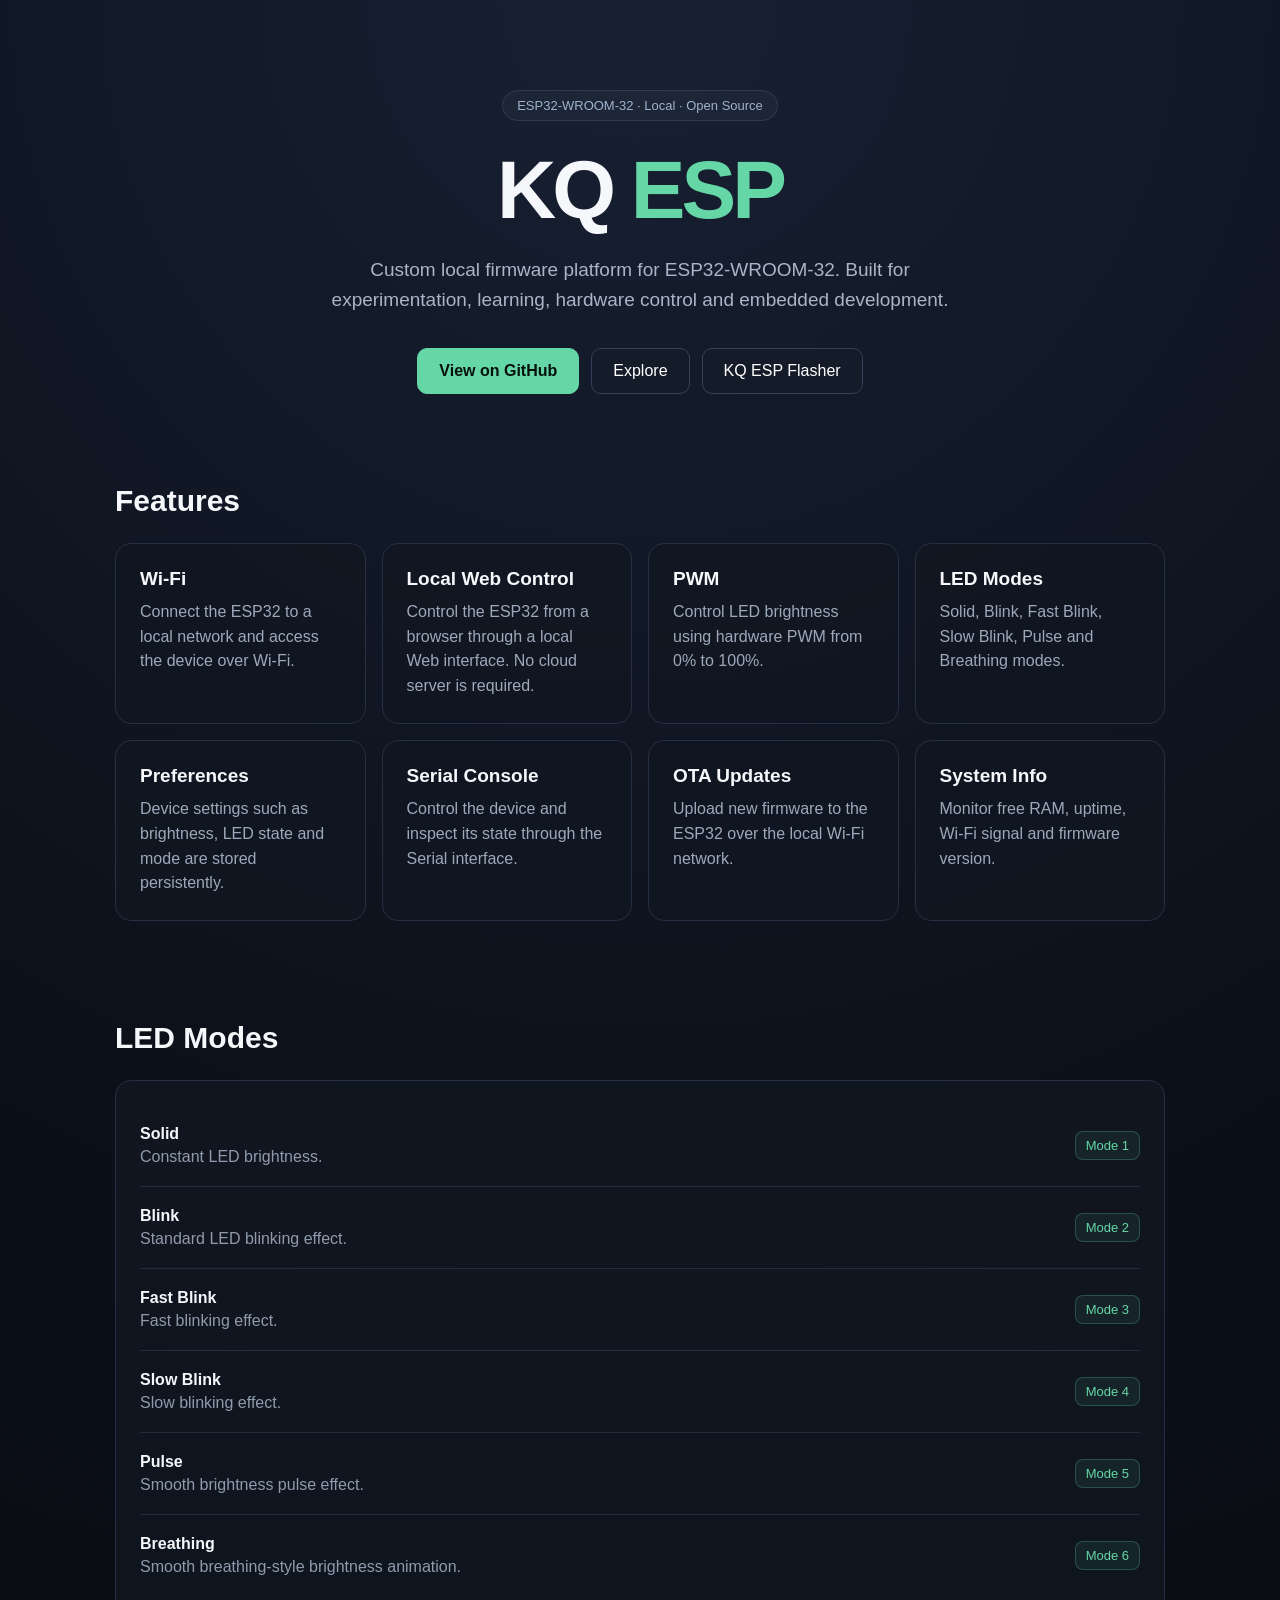
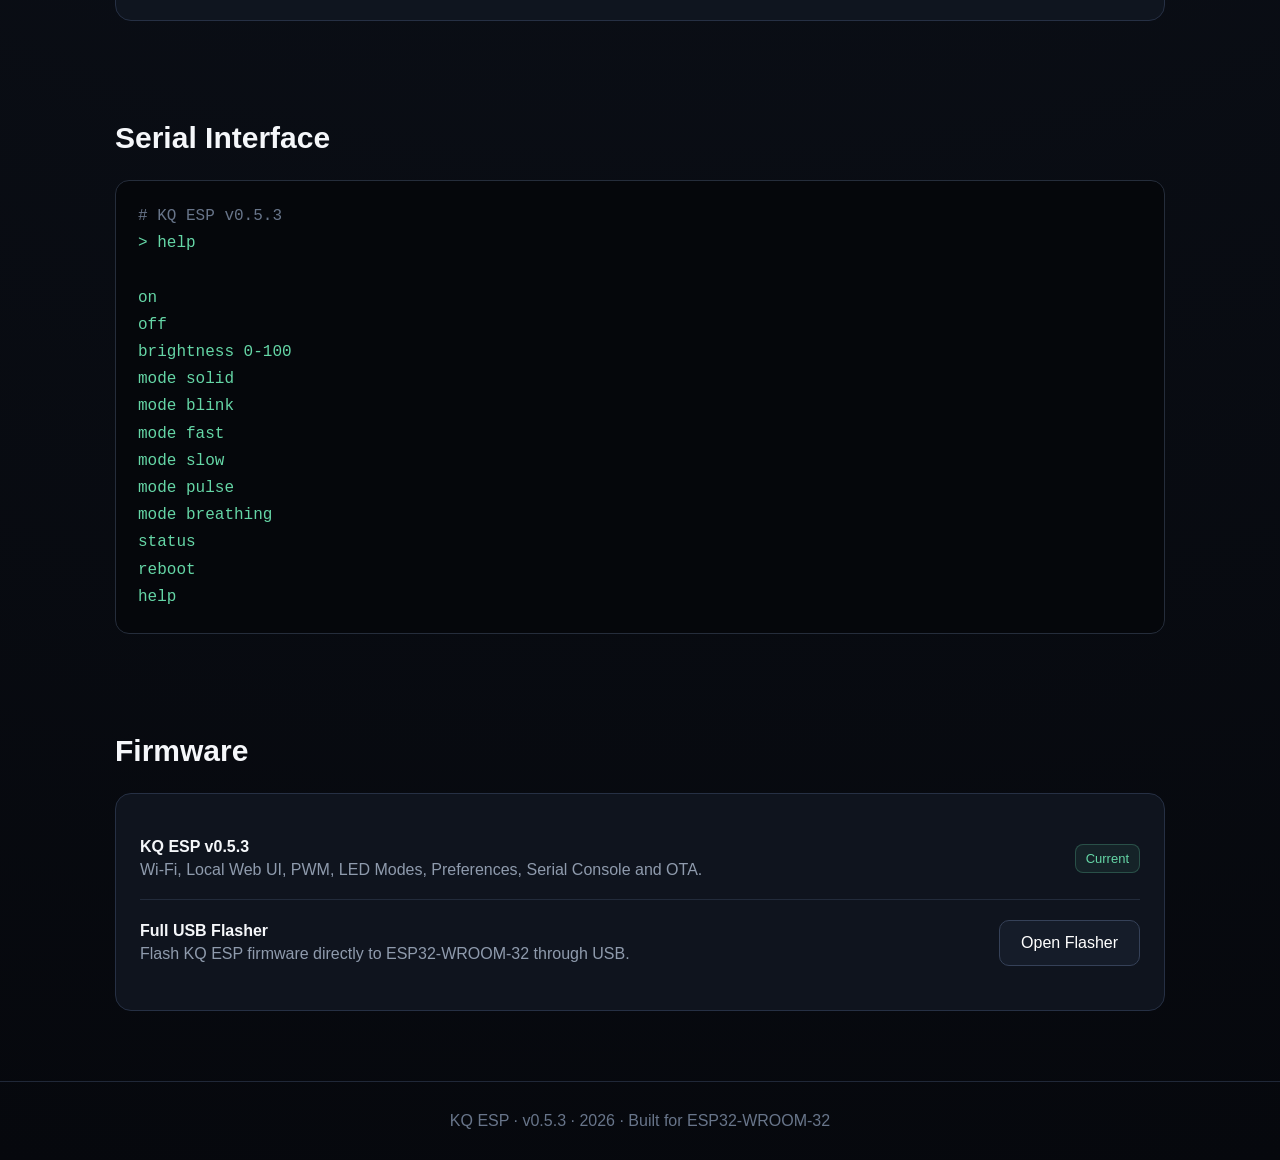
==== commit 54a5e7da: "v0.5.3: fix web flasher connect help, clean manifest, bump version - flasher: add BOOT-hold hint und" ====
--- a/index.html
+++ b/index.html
@@ -447,7 +447,7 @@
         <div class="terminal">
 
             <span class="comment">
-                # KQ ESP v0.5.2
+                # KQ ESP v0.5.3
             </span>
             <br>
 
@@ -497,7 +497,7 @@
 
                 <div>
                     <div class="version-name">
-                        KQ ESP v0.5.2
+                        KQ ESP v0.5.3
                     </div>
 
                     <div class="version-description">
@@ -542,7 +542,7 @@
 <footer>
 
     <div class="container">
-        KQ ESP · v0.5.2 · 2026 · Built for ESP32-WROOM-32
+        KQ ESP · v0.5.3 · 2026 · Built for ESP32-WROOM-32
     </div>
 
 </footer>
